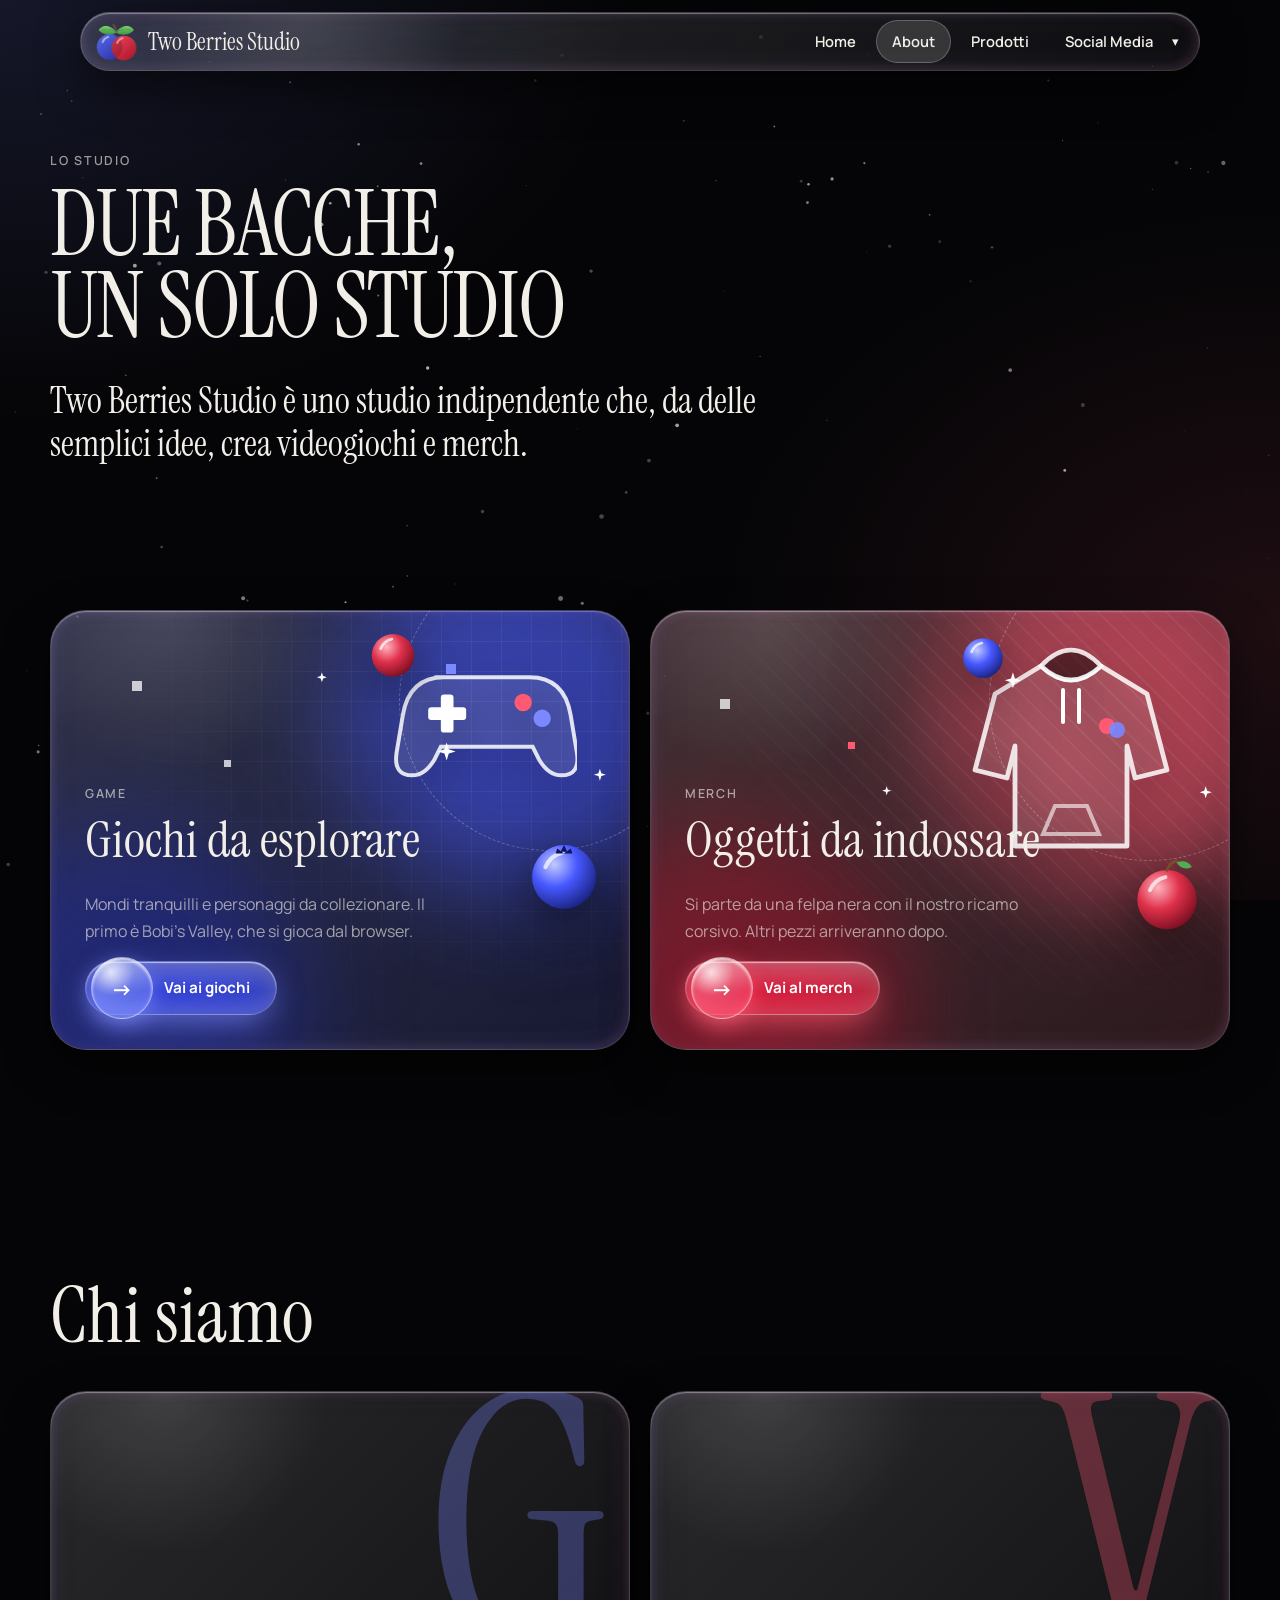
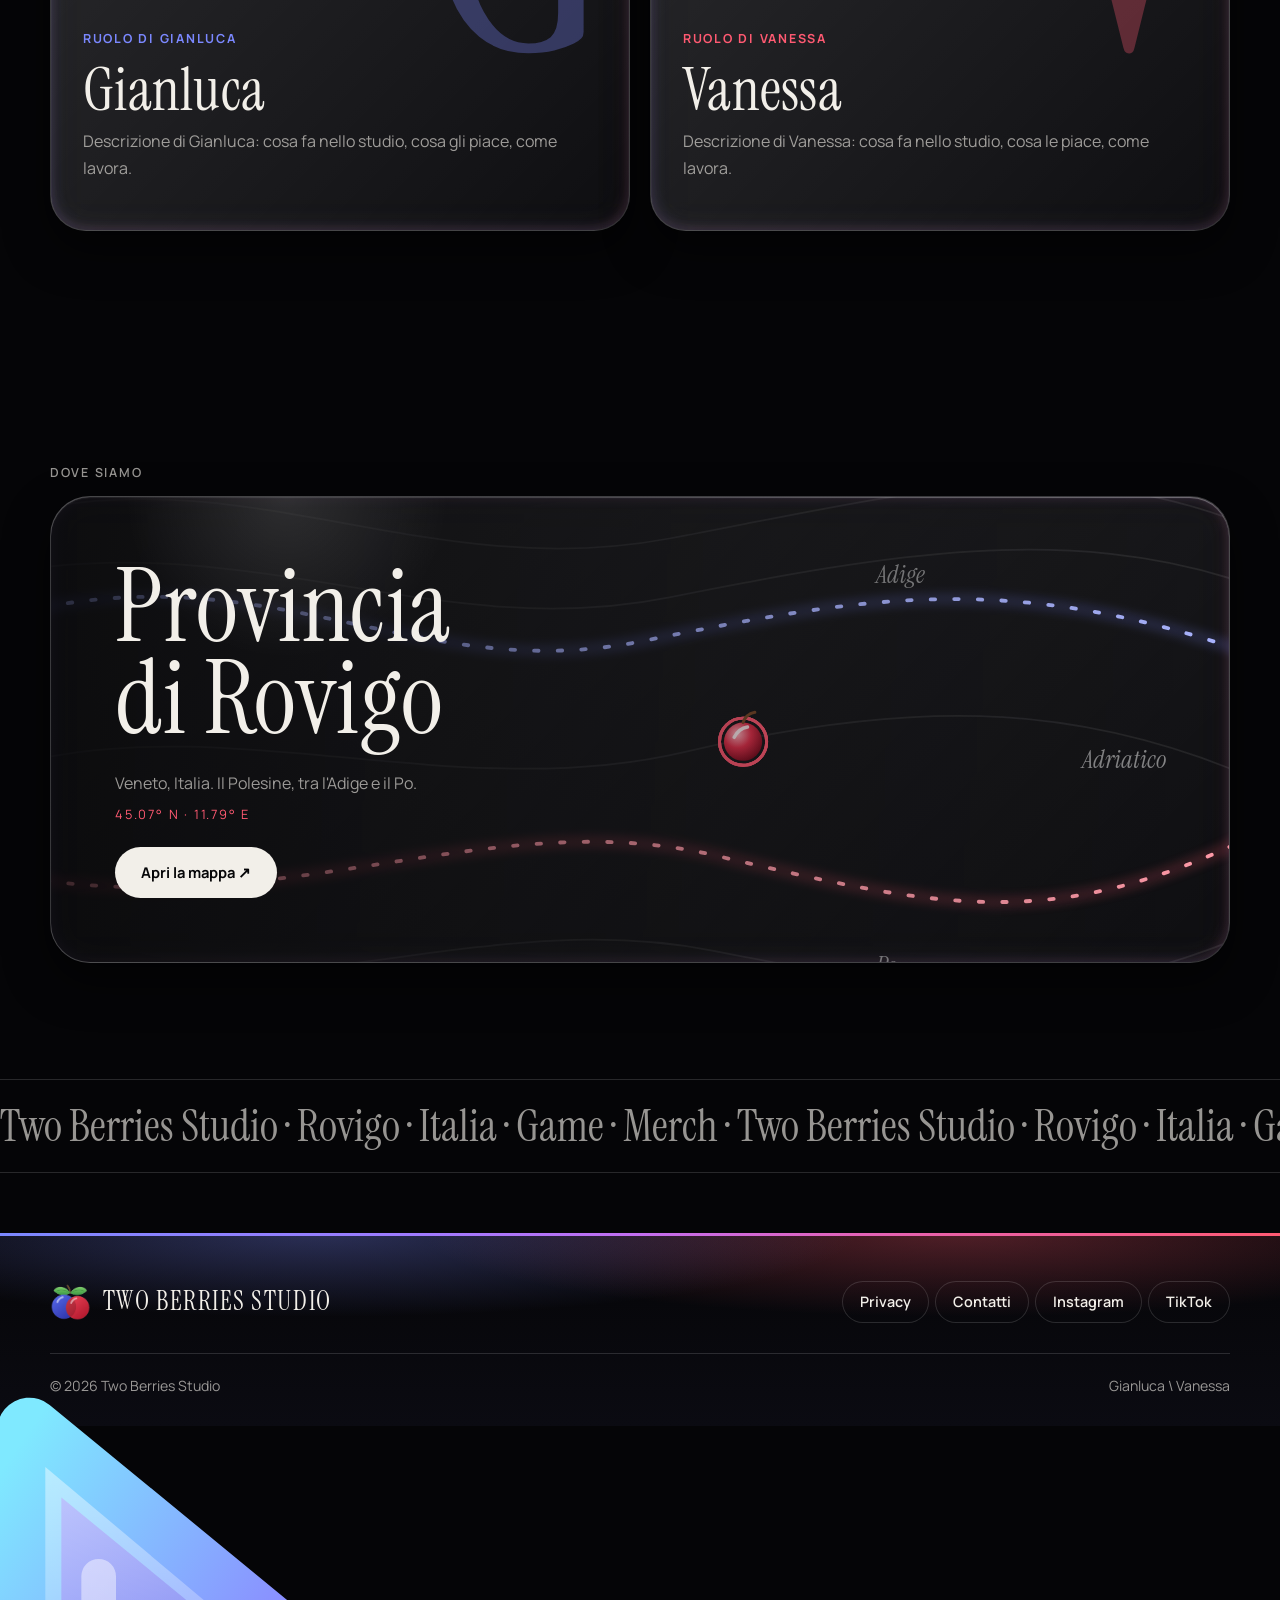
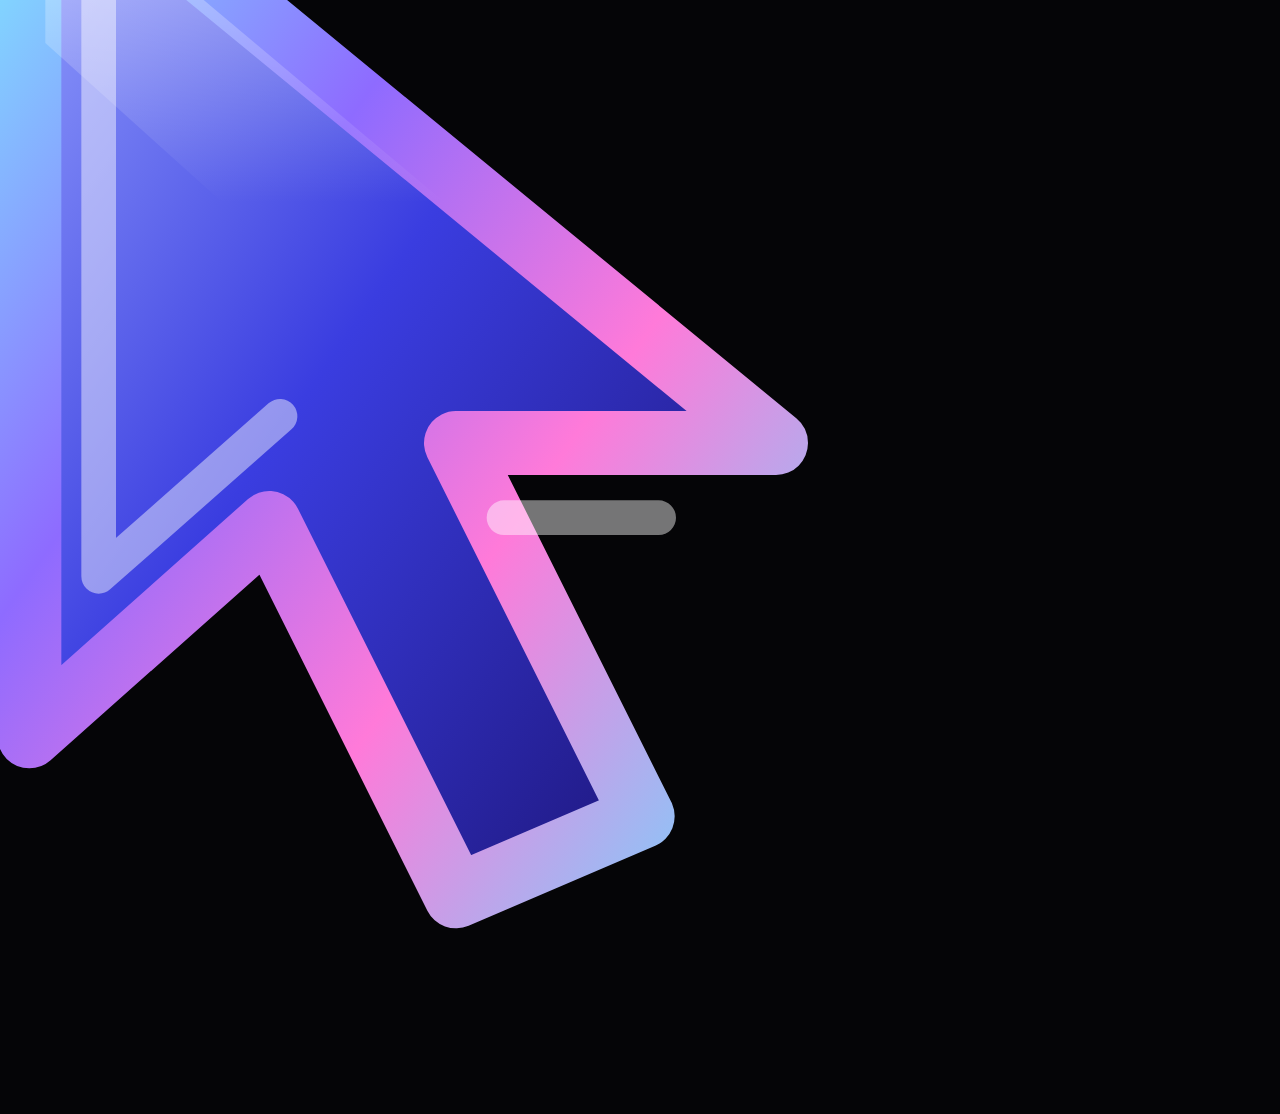
==== about.html @ f77f830a "Add files via upload" ====
<!DOCTYPE html>
<html lang="it"><head><title>About – Two Berries Studio</title><meta charset="UTF-8"><meta name="viewport" content="width=device-width, initial-scale=1, viewport-fit=cover"><meta name="theme-color" content="#050507"><link rel="icon" href="logo-bacche.png">
<link rel="preconnect" href="https://fonts.googleapis.com"><link rel="preconnect" href="https://fonts.gstatic.com" crossorigin>
<link href="https://fonts.googleapis.com/css2?family=Instrument+Serif&family=Manrope:wght@400;600;700&family=Pinyon+Script&display=swap" rel="stylesheet">
<link rel="stylesheet" href="styleTwoBerriesStudio.css"><script src="scriptTwoBerriesStudio.js" defer></script></head>
<body data-page="about" data-polvere><main class="page" id="contenuto">
<section class="section container" style="padding-top:20px">
  <p class="piccolo">Lo studio</p>
  <h1 class="pagetit ridotto">Due bacche,<br>un solo studio</h1>
  <p class="scrub ridotto">Two Berries Studio è uno studio indipendente che, da delle semplici idee, crea videogiochi e merch.</p>
</section>
<section class="section container" style="padding-top:0" aria-labelledby="cosa"><h2 id="cosa" class="sr-only">Cosa facciamo</h2>
  <svg width="0" height="0" style="position:absolute" aria-hidden="true"><defs>
    <radialGradient id="gb" cx=".35" cy=".3" r=".8"><stop offset="0" stop-color="#c3cbff"/><stop offset=".45" stop-color="#4658ff"/><stop offset="1" stop-color="#141c70"/></radialGradient>
    <radialGradient id="gr" cx=".35" cy=".3" r=".8"><stop offset="0" stop-color="#ffb3be"/><stop offset=".45" stop-color="#e0314b"/><stop offset="1" stop-color="#6e0a1b"/></radialGradient></defs></svg>
  <div class="cosa2">
    <article class="cartello glass cb"><div class="fx" aria-hidden="true">
      <i class="blob b1"></i><i class="blob b2"></i><i class="griglia"></i><i class="anello" style="width:300px;height:300px;right:-70px;top:-60px"></i>
      <div class="ob" style="right:9%;top:10%;--d:70"><svg width="190" viewBox="0 0 120 80" style="--r:-8deg"><path d="M30 14h60q22 0 26 24l4 24q2 14-10 14-8 0-14-10l-4-8H34l-4 8q-6 10-14 10-12 0-10-14l4-24q4-24 26-24z" fill="rgba(255,255,255,.1)" stroke="rgba(255,255,255,.85)" stroke-width="2.5"/><rect x="26" y="33" width="24" height="8" rx="2" fill="#fff"/><rect x="34" y="25" width="8" height="24" rx="2" fill="#fff"/><circle cx="86" cy="30" r="5.5" fill="#ff5a72"/><circle cx="98" cy="40" r="5.5" fill="#7b88ff"/></svg></div>
      <div class="ob" style="right:4%;top:50%;--d:-50"><svg width="84" viewBox="0 0 100 100" style="animation-delay:-2s"><circle cx="50" cy="56" r="38" fill="url(#gb)"/><path d="M28 44q6-14 20-17" stroke="rgba(255,255,255,.7)" stroke-width="5" stroke-linecap="round" fill="none"/><path d="M50 18l4 8h-8z M42 22l8 6-10 0z M58 22l-8 6 10 0z" fill="#10155a"/></svg></div>
      <div class="ob" style="right:36%;top:3%;--d:40"><svg width="56" viewBox="0 0 100 100" style="animation-delay:-4s"><circle cx="50" cy="56" r="38" fill="url(#gr)"/><path d="M28 44q6-14 20-17" stroke="rgba(255,255,255,.7)" stroke-width="5" stroke-linecap="round" fill="none"/></svg></div>
      <i class="px" style="left:14%;top:16%"></i><i class="px" style="left:30%;top:34%;animation-delay:-2s;width:7px;height:7px"></i><i class="px" style="right:30%;top:12%;animation-delay:-3s;background:#7b88ff"></i>
      <span class="stella" style="right:30%;top:30%;--s:18px"></span><span class="stella" style="right:4%;top:36%;--s:12px;--dl:1s"></span><span class="stella" style="left:46%;top:14%;--s:10px;--dl:2s"></span>
    </div><p class="piccolo">Game</p><h3>Giochi da esplorare</h3><p>Mondi tranquilli e personaggi da collezionare. Il primo è Bobi's Valley, che si gioca dal browser.</p><div><a class="btn" href="prodotti.html#game">Vai ai giochi</a></div></article>
    <article class="cartello glass cr"><div class="fx" aria-hidden="true">
      <i class="blob b1"></i><i class="blob b2"></i><i class="cuciture"></i><i class="anello" style="width:320px;height:320px;right:-80px;top:-70px;animation-direction:reverse"></i>
      <div class="ob" style="right:10%;top:8%;--d:60"><svg width="200" viewBox="0 0 100 110" style="--r:5deg;animation-duration:7s"><path d="M35 10Q50 24 65 10L88 24l10 38-16 4-4-16v50H22V50l-4 16L2 62l10-38z" fill="rgba(255,255,255,.1)" stroke="rgba(255,255,255,.85)" stroke-width="2.4" stroke-linejoin="round"/><path d="M35 10Q50-6 65 10Q50 24 35 10z" fill="rgba(0,0,0,.45)" stroke="rgba(255,255,255,.85)" stroke-width="2.2"/><path d="M42 80l-6 14h28l-6-14z" fill="none" stroke="rgba(255,255,255,.6)" stroke-width="2"/><path d="M46 22v16M54 22v16" stroke="#fff" stroke-width="2" stroke-linecap="round"/><circle cx="68" cy="40" r="4" fill="#ff5a72"/><circle cx="73" cy="42" r="4" fill="#7b88ff" opacity=".9"/></svg></div>
      <div class="ob" style="right:4%;top:56%;--d:-46"><svg width="78" viewBox="0 0 100 100" style="animation-delay:-3s"><circle cx="50" cy="56" r="38" fill="url(#gr)"/><path d="M28 44q6-14 20-17" stroke="rgba(255,255,255,.7)" stroke-width="5" stroke-linecap="round" fill="none"/><path d="M50 18q4-10 12-12" stroke="#7a4a2a" stroke-width="4" stroke-linecap="round" fill="none"/><path d="M62 8q14-4 20 6-12 6-20-6z" fill="#4fae55"/></svg></div>
      <div class="ob" style="right:38%;top:4%;--d:36"><svg width="52" viewBox="0 0 100 100" style="animation-delay:-1s"><circle cx="50" cy="56" r="38" fill="url(#gb)"/><path d="M28 44q6-14 20-17" stroke="rgba(255,255,255,.7)" stroke-width="5" stroke-linecap="round" fill="none"/></svg></div>
      <i class="px" style="left:12%;top:20%"></i><i class="px" style="left:34%;top:30%;animation-delay:-2s;width:7px;height:7px;background:#ff5a72"></i>
      <span class="stella" style="right:36%;top:14%;--s:16px"></span><span class="stella" style="right:3%;top:40%;--s:12px;--dl:1.2s"></span><span class="stella" style="left:40%;top:40%;--s:9px;--dl:2.2s"></span>
    </div><p class="piccolo">Merch</p><h3>Oggetti da indossare</h3><p>Si parte da una felpa nera con il nostro ricamo corsivo. Altri pezzi arriveranno dopo.</p><div><a class="btn rosso-b" href="prodotti.html#merch">Vai al merch</a></div></article>
  </div></section>
<section class="section container" aria-labelledby="chi"><h2 id="chi">Chi siamo</h2>
  <div class="duo">
    <article class="persona glass g"><span class="iniz" aria-hidden="true">G</span><p class="ruolo blu">Ruolo di Gianluca</p><h3>Gianluca</h3><p>Descrizione di Gianluca: cosa fa nello studio, cosa gli piace, come lavora.</p></article>
    <article class="persona glass v"><span class="iniz" aria-hidden="true">V</span><p class="ruolo rosso">Ruolo di Vanessa</p><h3>Vanessa</h3><p>Descrizione di Vanessa: cosa fa nello studio, cosa le piace, come lavora.</p></article>
  </div></section>
<section class="section container" aria-labelledby="dove"><p class="piccolo">Dove siamo</p>
  <div class="dove2 glass">
    <svg class="mappa" viewBox="0 0 800 420" preserveAspectRatio="xMidYMid slice" aria-hidden="true">
      <g fill="none" stroke="rgba(255,255,255,.08)" stroke-width="1.2"><path d="M-10 60C140 30 260 110 420 80S680 20 810 70"/><path d="M-10 100C150 80 270 150 420 120S690 70 810 110"/><path d="M-10 230C130 200 280 260 430 225S690 190 810 240"/><path d="M-10 370C170 400 300 330 450 360S690 400 810 350"/><path d="M-10 400C170 430 310 370 460 395S700 430 810 385"/></g>
      <path class="fiume-b" d="M-20 130C150 90 250 180 400 150S650 100 820 160"/><path class="fiume f1" d="M-20 130C150 90 250 180 400 150S650 100 820 160"/>
      <path class="fiume-b r" d="M-20 310C160 340 300 260 450 295S680 350 820 280"/><path class="fiume f2" d="M-20 310C160 340 300 260 450 295S680 350 820 280"/>
      <text x="560" y="110" class="et">Adige</text><text x="560" y="376" class="et">Po</text><text x="700" y="236" class="et">Adriatico</text>
      <g transform="translate(470 218)"><circle class="onda" r="16"/><circle class="onda" r="16" style="animation-delay:1.1s"/><circle class="onda" r="16" style="animation-delay:2.2s"/>
        <circle r="13" fill="url(#gr)"/><path d="M-6-3q3-6 9-7" stroke="rgba(255,255,255,.8)" stroke-width="2.4" stroke-linecap="round" fill="none"/><path d="M0-13q2-6 8-7" stroke="#7a4a2a" stroke-width="2" stroke-linecap="round" fill="none"/></g>
    </svg>
    <div class="dove-testo"><h2 id="dove">Provincia<br>di Rovigo</h2><p>Veneto, Italia. Il Polesine, tra l'Adige e il Po.</p><p class="coord">45.07° N · 11.79° E</p>
      <a class="btn-semplice" href="https://www.google.com/maps/search/Provincia+di+Rovigo" target="_blank" rel="noopener">Apri la mappa ↗</a></div>
  </div></section>
<div class="marq" aria-hidden="true"><div>Two Berries Studio · Rovigo · Italia · Game · Merch · Two Berries Studio · Rovigo · Italia · Game · Merch · Two Berries Studio · Rovigo · Italia · Game · Merch · Two Berries Studio · Rovigo · Italia · Game · Merch · </div></div>
</main></body></html>
---- styleTwoBerriesStudio.css ----
/* Two Berries Studio – foglio di stile (tema scuro editoriale)
   1 Base · 2 Navbar liquid glass · 3 Home · 4 About e Social · 5 Prodotti · 6 Footer · 7 Responsive */
:root{--nero:#050507;--testo:#f2efe9;--muto:rgba(242,239,233,.62);--linea:rgba(255,255,255,.14);--blu:#7b88ff;--rosso:#ff5a72;
--serif:"Instrument Serif","Times New Roman",serif;--ui:"Manrope","Segoe UI",Arial,sans-serif;--script:"Pinyon Script","Snell Roundhand",cursive;--ease:cubic-bezier(.2,.8,.2,1)}
*,*::before,*::after{box-sizing:border-box}
html{scroll-behavior:smooth;scroll-padding-top:100px;background:var(--nero)}
body{margin:0;font:400 1rem/1.7 var(--ui);color:var(--testo);-webkit-font-smoothing:antialiased;
background:radial-gradient(900px 600px at 0 0,rgba(123,136,255,.14),transparent 70%),radial-gradient(800px 600px at 100% 70%,rgba(255,90,114,.1),transparent 70%),var(--nero);background-attachment:fixed}
h1,h2,h3{font-family:var(--serif);font-weight:400;line-height:.95;margin:0 0 .5em;letter-spacing:.005em}
h2{font-size:clamp(2.4rem,6vw,5rem)}h3{font-size:clamp(1.8rem,3vw,2.6rem)}
p{margin:0 0 1em;max-width:58ch;color:var(--muto)}a{color:inherit}
.sr-only{position:absolute;width:1px;height:1px;overflow:hidden;clip:rect(0 0 0 0)}
:focus-visible{outline:2px solid var(--blu);outline-offset:3px;border-radius:8px}
.blu{color:var(--blu)}.rosso{color:var(--rosso)}
.container{width:min(1180px,calc(100% - 32px));margin:0 auto}
.section{padding:clamp(56px,9vw,120px) 0}
.page{padding-top:130px}
.pagetit{font:400 clamp(3.6rem,12vw,11rem)/.88 var(--serif);letter-spacing:-.02em;margin:0 0 .35em;text-transform:uppercase}
.piccolo{font-size:.78rem;letter-spacing:.14em;text-transform:uppercase;color:var(--muto);font-weight:600}

/* 2 NAVBAR – vetro liquido scuro */
.glass{position:relative;isolation:isolate;background:linear-gradient(135deg,rgba(255,255,255,.15),rgba(255,255,255,.04));
-webkit-backdrop-filter:blur(22px) saturate(180%);backdrop-filter:blur(22px) saturate(180%);border:1px solid rgba(255,255,255,.17);
box-shadow:inset 0 1px 1px rgba(255,255,255,.38),inset 0 -12px 20px rgba(255,255,255,.03),inset 3px 0 14px rgba(123,136,255,.14),inset -3px 0 14px rgba(255,90,114,.11),0 18px 44px rgba(0,0,0,.55)}
.glass::after{content:"";position:absolute;inset:0;border-radius:inherit;z-index:-1;pointer-events:none;background:radial-gradient(260px circle at var(--mx,20%) var(--my,0),rgba(255,255,255,.2),transparent 62%);opacity:.6;transition:opacity .3s}
.glass:hover::after{opacity:1}
.site-header{position:fixed;top:12px;left:50%;z-index:50;width:min(1120px,calc(100% - 24px));transform:translateX(-50%);border-radius:999px}
.header-inner{padding:7px 10px 7px 14px;display:flex;align-items:center;justify-content:space-between;gap:14px}
.brand{display:inline-flex;align-items:center;gap:10px;text-decoration:none;font:500 1.5rem var(--serif)}
.brand img{height:40px;width:auto;transition:transform .5s var(--ease)}
.brand:hover img{transform:rotate(-14deg) scale(1.12)}
.navbar{display:flex;gap:4px;align-items:center}
.navbar a{text-decoration:none;font-weight:600;font-size:.92rem;padding:9px 16px;border-radius:999px;white-space:nowrap;transition:background .3s,color .3s,transform .3s var(--ease)}
.navbar a:hover{background:var(--testo);color:var(--nero);transform:translateY(-2px)}
.navbar a[aria-current=page]{background:rgba(255,255,255,.14);box-shadow:inset 0 0 0 1px rgba(255,255,255,.22)}
.navbar a[aria-current=page]:hover{background:var(--testo)}
.has-sub{position:relative;display:flex;align-items:center}
.sub-toggle{border:0;background:none;cursor:pointer;width:28px;height:28px;margin-left:-8px;border-radius:50%;color:var(--testo);transition:transform .3s var(--ease)}
.has-sub.open .sub-toggle{transform:rotate(180deg)}
.submenu{position:absolute;top:calc(100% + 14px);right:0;min-width:190px;list-style:none;margin:0;padding:8px;border-radius:24px;opacity:0;visibility:hidden;transform:translateY(-8px) scale(.97);transform-origin:top right;transition:opacity .25s,transform .35s var(--ease),visibility .25s}
.has-sub:hover .submenu,.has-sub:focus-within .submenu,.has-sub.open .submenu{opacity:1;visibility:visible;transform:none}
.submenu a{display:block;border-radius:16px}
.nav-toggle{display:none;border:0;background:rgba(255,255,255,.12);width:44px;height:44px;border-radius:50%;cursor:pointer;flex-direction:column;gap:5px;align-items:center;justify-content:center}
.nav-toggle span{width:18px;height:2px;background:var(--testo);border-radius:2px}

/* 3 HOME – titolo serif gigante, bacche 3D davanti, animazione legata allo scroll */
.hero-wrap{position:relative;height:175vh;--p:0}
.hero{position:sticky;top:0;height:100svh;overflow:hidden}
.titolo{position:absolute;inset:0;margin:0;font:400 var(--fs,15vw)/.84 var(--serif);letter-spacing:-.01em;white-space:nowrap;text-align:center}
.riga{position:absolute;display:block}
.r1{left:50%;top:50%;transform:translate(calc(-50% + var(--p)*-45vw),-90%)}
.r2{left:50%;top:50%;transform:translate(calc(-50% + var(--p)*45vw),-6%);opacity:calc(1 - var(--p)*1.1)}
.r1{opacity:calc(1 - var(--p)*1.1)}
.l{display:inline-block;animation:sale 1.4s var(--ease) both;animation-delay:calc(var(--i)*60ms + .3s)}
.l i{display:inline-block;font-style:normal;will-change:transform}
@keyframes sale{from{transform:translateY(40%);opacity:0;filter:blur(16px)}to{transform:none;opacity:1;filter:none}}
#hero3d{position:absolute;inset:0;width:100%;height:100%;z-index:2;pointer-events:none}
.angolo{position:absolute;bottom:clamp(20px,4vh,40px);z-index:3;margin:0;max-width:30ch;font-size:.82rem;line-height:1.5;text-transform:uppercase;letter-spacing:.1em;color:var(--testo);opacity:calc(1 - var(--p)*3)}
.angolo.sx{left:clamp(16px,3vw,48px)}.angolo.dx{right:clamp(16px,3vw,48px);text-align:right;color:var(--muto)}
.angolo a{display:inline-block;margin-top:14px;text-decoration:none;border-bottom:1px solid currentColor;padding-bottom:2px;font-weight:600}
.punti{position:relative;background:var(--nero)}
.scrub{font:300 clamp(2rem,5.4vw,4.6rem)/1.08 var(--serif);max-width:20em;margin:0 0 .8em}
.scrub .wd{color:rgba(242,239,233,.18);transition:color .5s}.scrub .wd.on{color:var(--testo)}
.vai{display:flex;gap:12px;flex-wrap:wrap}
/* Pulsanti liquid glass: pillola di vetro con alone colorato e "lente" che scorre */
.btn{--c:123,136,255;--g:.8;position:relative;display:inline-flex;align-items:center;min-height:54px;padding:0 26px 0 78px;border-radius:999px;text-decoration:none;font-weight:700;font-size:.95rem;color:#fff;cursor:pointer;
border:1px solid rgba(255,255,255,.28);background-color:rgba(var(--c),.2);background-image:linear-gradient(180deg,rgba(255,255,255,.22),rgba(255,255,255,0) 55%);
-webkit-backdrop-filter:blur(14px) saturate(190%);backdrop-filter:blur(14px) saturate(190%);
box-shadow:inset 0 1px 1px rgba(255,255,255,.6),inset 0 -10px 18px rgba(var(--c),calc(var(--g)*.55)),0 12px 34px -8px rgba(var(--c),var(--g));
transition:padding .6s var(--ease),box-shadow .5s,background-color .5s,transform .4s var(--ease)}
.btn.rosso-b{--c:255,90,114}
.btn.fant{--c:255,255,255;--g:.3}
.btn::before,.btn::after{position:absolute;left:5px;top:50%;width:62px;transition:left .6s var(--ease),transform .4s var(--ease),box-shadow .5s}
.btn::before{content:"";height:62px;margin-top:-31px;border-radius:50%;border:1px solid rgba(255,255,255,.5);
background:radial-gradient(circle at 32% 24%,rgba(255,255,255,.8),rgba(255,255,255,.14) 38%,rgba(255,255,255,.03) 72%),rgba(var(--c),.16);
-webkit-backdrop-filter:blur(6px) saturate(200%);backdrop-filter:blur(6px) saturate(200%);
box-shadow:inset 0 2px 3px rgba(255,255,255,.75),inset 0 -8px 14px rgba(var(--c),calc(var(--g)*.7)),0 6px 20px rgba(var(--c),calc(var(--g)*.8))}
.btn::after{content:"→";margin-top:-.62em;line-height:1.25;text-align:center;font-size:1.35rem}
.btn:hover,.btn:focus-visible,.social-card:hover .btn{--g:1;padding:0 78px 0 26px}
.btn.fant:hover,.btn.fant:focus-visible{--c:255,90,114}
.btn:hover::before,.btn:hover::after,.btn:focus-visible::before,.btn:focus-visible::after,.social-card:hover .btn::before,.social-card:hover .btn::after{left:calc(100% - 67px)}
.btn:active::before{transform:scale(.88)}

/* 4 ABOUT e SOCIAL */
.cosa{display:grid;grid-template-columns:1fr 1fr;border-top:1px solid var(--linea)}
.cosa article{padding:34px 28px 40px 0;border-bottom:1px solid var(--linea)}
.cosa article+article{padding-left:28px;border-left:1px solid var(--linea)}
.cosa h3{margin-bottom:.3em}
.cosa a{font-weight:700;font-size:.9rem;text-decoration:none;border-bottom:1px solid currentColor}
.duo{display:grid;grid-template-columns:1fr 1fr;gap:20px}
.persona{border-radius:36px;padding:32px;min-height:440px;display:flex;flex-direction:column;justify-content:flex-end;overflow:hidden;transition:transform .6s var(--ease)}
.persona:hover{transform:translateY(-8px)}
.persona h3{font-size:clamp(2.4rem,4.6vw,3.8rem);margin-bottom:.15em}
.ruolo{font-size:.78rem;letter-spacing:.14em;text-transform:uppercase;font-weight:700;margin-bottom:14px}
.marq{overflow:hidden;border-block:1px solid var(--linea);padding:18px 0;white-space:nowrap}
.marq div{display:inline-block;animation:scorri 40s linear infinite;font:300 clamp(1.6rem,3.4vw,2.8rem) var(--serif);color:var(--muto)}
@keyframes scorri{to{transform:translateX(-50%)}}
.social-grid{display:grid;grid-template-columns:1fr 1fr;gap:20px;margin-top:40px}


.ridotto.pagetit{font-size:clamp(2.6rem,7vw,6rem);line-height:.92}
.scrub.ridotto{font-size:clamp(1.4rem,2.8vw,2.3rem);line-height:1.2}
.cosa2{display:grid;grid-template-columns:1fr 1fr;gap:20px}
.cartello{display:flex;flex-direction:column;justify-content:flex-end;min-height:440px;padding:34px;border-radius:36px;overflow:hidden;
transform:perspective(1000px) rotateX(calc(var(--ry,0)*1deg)) rotateY(calc(var(--rx,0)*1deg));transition:transform .5s var(--ease)}
.cartello.cb{background-color:rgba(70,88,255,.14)}.cartello.cr{background-color:rgba(255,90,114,.12)}
.cartello>:not(.fx){position:relative}.cartello h3{font-size:clamp(2.2rem,4vw,3.4rem)}.cartello p:not(.piccolo){max-width:34ch}
.fx{position:absolute;inset:0;z-index:-1;pointer-events:none}
.fx i{position:absolute;display:block}
.blob{width:62%;aspect-ratio:1;border-radius:50%;filter:blur(54px);opacity:.55;animation:aurora 10s ease-in-out infinite}
.cb .b1{right:-12%;top:-18%;background:#4658ff}.cb .b2{left:-18%;bottom:-30%;background:#1f2a9c;animation-delay:-5s}
.cr .b1{right:-12%;top:-18%;background:#ff5a72}.cr .b2{left:-18%;bottom:-30%;background:#a3122a;animation-delay:-5s}
.griglia,.cuciture{inset:0}
.griglia{background:linear-gradient(rgba(255,255,255,.07) 1px,transparent 1px),linear-gradient(90deg,rgba(255,255,255,.07) 1px,transparent 1px);background-size:30px 30px;-webkit-mask-image:radial-gradient(70% 70% at 75% 25%,#000,transparent);mask-image:radial-gradient(70% 70% at 75% 25%,#000,transparent)}
.cuciture{background:repeating-linear-gradient(45deg,rgba(255,255,255,.07) 0 2px,transparent 2px 16px);-webkit-mask-image:radial-gradient(70% 70% at 75% 25%,#000,transparent);mask-image:radial-gradient(70% 70% at 75% 25%,#000,transparent)}
.anello{border-radius:50%;border:1.5px dashed rgba(255,255,255,.3);animation:gira 40s linear infinite}
.ob{position:absolute;transform:translate(calc(var(--px,0)*var(--d,0)*1px),calc(var(--py,0)*var(--d,0)*1px));transition:transform .5s var(--ease)}
.ob svg{display:block;filter:drop-shadow(0 14px 22px rgba(0,0,0,.45));animation:flota 6s ease-in-out infinite}
.px{width:10px;height:10px;background:rgba(255,255,255,.75);animation:flota 5s ease-in-out infinite}
.stella{position:absolute;width:var(--s,14px);height:var(--s,14px);background:#fff;clip-path:polygon(50% 0,62% 38%,100% 50%,62% 62%,50% 100%,38% 62%,0 50%,38% 38%);animation:brilla 3s ease-in-out infinite;animation-delay:var(--dl,0s)}
@keyframes flota{0%,100%{transform:translateY(0) rotate(var(--r,0deg))}50%{transform:translateY(-14px) rotate(calc(var(--r,0deg) + 4deg))}}
@keyframes gira{to{transform:rotate(360deg)}}
@keyframes brilla{0%,100%{opacity:.15;transform:scale(.5)}50%{opacity:1;transform:scale(1)}}
@keyframes aurora{0%,100%{transform:translate(0,0) scale(1)}50%{transform:translate(8%,10%) scale(1.2)}}
/* 5 PRODOTTI */
.lista{list-style:none;margin:0;padding:0;border-top:1px solid var(--linea)}
.lista a{position:relative;display:flex;align-items:center;gap:20px;padding:clamp(18px,3.4vw,36px) clamp(8px,2vw,24px);text-decoration:none;border-bottom:1px solid var(--linea);
background:linear-gradient(90deg,var(--c) 0 0) no-repeat 0 100%/0 100%;transition:background-size .6s var(--ease),color .4s}
.lista a:hover,.lista a:focus-visible{background-size:100% 100%;color:var(--nero)}
.lista .n{font:300 clamp(3.4rem,12vw,10rem)/.9 var(--serif);text-transform:uppercase;letter-spacing:-.01em;transition:transform .6s var(--ease)}
.lista a:hover .n{transform:translateX(3vw)}
.lista .d{flex:1;opacity:.8;font-size:.95rem}
.lista .fr{width:60px;height:60px;border-radius:50%;display:grid;place-items:center;font-size:1.5rem;border:1px solid currentColor;transition:transform .6s var(--ease)}
.lista a:hover .fr{transform:rotate(360deg) scale(1.1)}
.gioco{display:grid;grid-template-columns:1fr 1fr;gap:34px;align-items:center;padding:34px;border-radius:40px}
.gioco img{width:100%;height:auto;border-radius:24px;background:rgba(255,255,255,.06)}
.tags{display:flex;gap:8px;flex-wrap:wrap;list-style:none;padding:0;margin:0 0 24px}
.tags li{padding:5px 14px;border-radius:999px;background:rgba(255,255,255,.1);font-weight:600;font-size:.82rem}
.car{position:relative}
.car-track{display:flex;gap:20px;overflow-x:auto;scroll-snap-type:x mandatory;scrollbar-width:none;padding:8px 2px 24px;cursor:grab;-webkit-overflow-scrolling:touch}
.car-track::-webkit-scrollbar{display:none}.car-track.drag{cursor:grabbing}
.slide{flex:0 0 88%;scroll-snap-align:center;transition:transform .6s var(--ease),opacity .6s}
.slide:not(.act){transform:scale(.94);opacity:.55}
.presto{flex-basis:52%;display:grid;place-items:center;text-align:center;border-radius:40px;border:1px dashed rgba(255,255,255,.28);color:var(--muto);padding:30px;font:400 clamp(1.6rem,3vw,2.4rem) var(--serif)}
.car-ui{display:flex;align-items:center;justify-content:center;gap:16px}
.car-btn{width:48px;height:48px;border-radius:50%;border:0;cursor:pointer;font-size:1.3rem;color:var(--testo);transition:transform .3s var(--ease),background .3s,color .3s}
.car-btn{background-color:rgba(123,136,255,.22);box-shadow:inset 0 1px 1px rgba(255,255,255,.6),inset 0 -8px 14px rgba(123,136,255,.4),0 8px 24px -6px rgba(123,136,255,.8)}
.car-btn:hover{transform:scale(1.12);background-color:rgba(255,90,114,.3);box-shadow:inset 0 1px 1px rgba(255,255,255,.6),inset 0 -8px 14px rgba(255,90,114,.45),0 8px 24px -6px rgba(255,90,114,.9)}
.dots{display:flex;gap:8px}.dots button{width:9px;height:9px;border-radius:99px;border:0;padding:0;background:rgba(255,255,255,.3);cursor:pointer;transition:width .4s var(--ease),background .3s}
.dots button.act{width:28px;background:var(--testo)}
.merch{display:grid;grid-template-columns:.8fr 1.2fr;gap:36px;align-items:center}
.script{font:400 clamp(3rem,6vw,5rem)/1 var(--script);margin:0 0 .2em;color:var(--testo)}
.bozza{display:inline-block;padding:4px 12px;border-radius:999px;background:rgba(255,90,114,.18);color:var(--rosso);font-weight:700;font-size:.78rem;margin-bottom:18px}
.dett{list-style:none;padding:0;margin:0 0 24px;border-top:1px solid var(--linea)}
.dett li{padding:10px 0;border-bottom:1px solid var(--linea);font-size:.95rem;color:var(--muto)}
.dett b{color:var(--testo);font-weight:600;margin-right:6px}
.vista{position:relative;display:inline-flex;padding:5px;border-radius:999px;border:1px solid rgba(255,255,255,.24);background-color:rgba(123,136,255,.16);
-webkit-backdrop-filter:blur(14px) saturate(190%);backdrop-filter:blur(14px) saturate(190%);box-shadow:inset 0 1px 1px rgba(255,255,255,.55),inset 0 -8px 14px rgba(123,136,255,.3),0 10px 30px -10px rgba(123,136,255,.8);transition:background-color .5s,box-shadow .5s}
.vista::before{content:"";position:absolute;top:3px;bottom:3px;left:3px;width:calc(50% - 3px);border-radius:999px;border:1px solid rgba(255,255,255,.5);
background:radial-gradient(circle at 30% 20%,rgba(255,255,255,.7),rgba(255,255,255,.1) 55%);box-shadow:inset 0 2px 3px rgba(255,255,255,.7),0 6px 18px rgba(123,136,255,.7);transition:transform .6s var(--ease),box-shadow .5s}
.vista:has(button:last-child[aria-pressed=true]){background-color:rgba(255,90,114,.16);box-shadow:inset 0 1px 1px rgba(255,255,255,.55),inset 0 -8px 14px rgba(255,90,114,.3),0 10px 30px -10px rgba(255,90,114,.8)}
.vista:has(button:last-child[aria-pressed=true])::before{transform:translateX(100%);box-shadow:inset 0 2px 3px rgba(255,255,255,.7),0 6px 18px rgba(255,90,114,.7)}
.vista button{position:relative;z-index:1;min-width:104px;font:700 .9rem var(--ui);color:#fff;cursor:pointer;border:0;padding:11px 20px;border-radius:999px;background:none;opacity:.7;transition:opacity .3s}
.vista button[aria-pressed=true],.vista button:hover{opacity:1}
#felpa3d{position:relative;aspect-ratio:4/5;max-height:720px;width:100%;border-radius:44px;cursor:grab;touch-action:pan-y;overflow:hidden;
background:radial-gradient(circle at 50% 38%,rgba(255,255,255,.2),rgba(255,255,255,.03) 62%)}
#felpa3d:active{cursor:grabbing}#felpa3d canvas{display:block;width:100%;height:100%}
.fb{position:absolute;inset:5% 8%;width:84%;height:90%;object-fit:contain}
.hint{position:absolute;left:0;right:0;bottom:16px;text-align:center;font-size:.8rem;letter-spacing:.1em;text-transform:uppercase;opacity:.6;pointer-events:none}

/* 6 FOOTER */
.footer{position:relative;margin-top:60px;padding:48px 0 28px;background:linear-gradient(#050507,#0b0b12)}
.footer::before{content:"";position:absolute;left:0;right:0;top:0;height:3px;background:linear-gradient(90deg,var(--blu),#c76cff,var(--rosso),#c76cff,var(--blu));background-size:200% 100%;animation:fluisce 8s linear infinite}
.footer::after{content:"";position:absolute;left:0;right:0;top:0;height:120px;pointer-events:none;background:radial-gradient(60% 100% at 25% 0,rgba(123,136,255,.32),transparent 70%),radial-gradient(60% 100% at 75% 0,rgba(255,90,114,.3),transparent 70%)}
@keyframes fluisce{to{background-position:200% 0}}
.footer .container{position:relative;z-index:1}
.footer-top{display:flex;justify-content:space-between;align-items:center;gap:20px;flex-wrap:wrap;margin-bottom:30px}
.footer .marchio{text-decoration:none;display:inline-flex;align-items:center;gap:12px;font:400 1.6rem var(--serif);text-transform:uppercase;letter-spacing:.06em}
.footer .marchio img{height:38px}
.footer nav{display:flex;gap:6px;flex-wrap:wrap}
.footer nav a{text-decoration:none;font-weight:600;font-size:.9rem;padding:9px 18px;border-radius:999px;box-shadow:inset 0 0 0 1px var(--linea);transition:background .3s,color .3s,transform .3s var(--ease)}
.footer nav a:hover{background:var(--testo);color:var(--nero);transform:translateY(-3px)}
.footer-row{display:flex;justify-content:space-between;gap:14px;flex-wrap:wrap;border-top:1px solid var(--linea);padding-top:20px;font-size:.88rem;color:var(--muto)}
.footer p{margin:0;max-width:none}

/* 7 RESPONSIVE E ACCESSIBILITÀ */
@media(max-width:860px){
.nav-toggle{display:flex}
.navbar{position:absolute;top:calc(100% + 10px);left:0;right:0;flex-direction:column;align-items:stretch;padding:10px;border-radius:30px;background:rgba(18,18,26,.9);-webkit-backdrop-filter:blur(22px);backdrop-filter:blur(22px);border:1px solid var(--linea);opacity:0;visibility:hidden;transform:translateY(-8px);transition:.3s var(--ease)}
.navbar.open{opacity:1;visibility:visible;transform:none}
.navbar a{display:block}.has-sub{flex-wrap:wrap}.has-sub>a{flex:1}
.submenu{position:static;width:100%;opacity:1;visibility:visible;transform:none;display:none;box-shadow:none;background:none;border:0;padding:0 0 0 12px}
.has-sub.open .submenu{display:block}
.duo,.social-grid,.gioco,.merch,.cosa,.cosa2{grid-template-columns:1fr}
.dove2{min-height:380px}.social-card{min-height:360px}
.cartello{min-height:400px}
.slide{flex-basis:92%}.presto{flex-basis:70%}
.cosa article+article{padding-left:0;border-left:0}
.lista .d{display:none}.lista .fr{margin-left:auto;width:46px;height:46px}
.angolo{font-size:.7rem;max-width:20ch}
}
@media(max-width:420px){.brand-name{display:none}}
@media(prefers-reduced-motion:reduce){*{animation:none!important;transition:none!important;scroll-behavior:auto!important}}

/* ===== Aggiunte: home, About, Game, Social, cursore ===== */
.para{font-size:1.05rem;max-width:52ch;margin:0 0 2.2em}
body[data-polvere] .page{position:relative;z-index:1}
#polvere{position:fixed;inset:0;width:100%;height:100%;z-index:0;pointer-events:none}
/* lettere di vetro */
.persona{--c:123,136,255}.persona.v{--c:255,90,114}
.persona .iniz{position:absolute;top:-.12em;right:.05em;z-index:-1;font:300 clamp(14rem,28vw,24rem)/1 var(--serif);opacity:.9;cursor:default;transition:transform .8s var(--ease),color .5s}
.persona:hover .iniz{transform:scale(1.06) rotate(-3deg)}
.persona.g .iniz{color:rgba(123,136,255,.35)}.persona.v .iniz{color:rgba(255,90,114,.35)}
/* al passaggio del mouse sulla lettera: colore opposto */
.persona.g .iniz:hover{color:rgba(255,90,114,.6)}.persona.v .iniz:hover{color:rgba(123,136,255,.6)}
/* dove siamo: mappa del Polesine */
.dove2{position:relative;isolation:isolate;border-radius:40px;overflow:hidden;min-height:430px;padding:clamp(28px,5vw,64px);display:flex;align-items:flex-end}
.dove2::before{content:"";position:absolute;inset:0;z-index:-1;background:linear-gradient(90deg,rgba(5,5,7,.78),rgba(5,5,7,.25) 62%,transparent)}
.mappa{position:absolute;inset:0;width:100%;height:100%;z-index:-2}
.fiume,.fiume-b{fill:none;stroke-linecap:round}
.fiume-b{stroke:#7b88ff;stroke-width:9;opacity:.16;filter:blur(3px)}.fiume-b.r{stroke:#ff5a72}
.fiume{stroke-width:2.6;stroke-dasharray:3 13;animation:flusso 2.6s linear infinite}
.f1{stroke:#aab4ff}.f2{stroke:#ff9aa8;animation-duration:3.4s}
@keyframes flusso{to{stroke-dashoffset:-32}}
.et{fill:rgba(255,255,255,.5);font:italic 17px "Instrument Serif",serif}
.onda{fill:none;stroke:#ff5a72;stroke-width:2;transform-box:fill-box;transform-origin:center;animation:pulsa 3.3s ease-out infinite}
@keyframes pulsa{from{transform:scale(.5);opacity:.9}to{transform:scale(4.2);opacity:0}}
.dove-testo h2{font:400 clamp(2.8rem,8vw,7rem)/.9 var(--serif);margin:0 0 .25em}
.dove-testo p{margin:0 0 6px}.coord{font-size:.8rem;letter-spacing:.14em;color:var(--rosso)}
.btn-semplice{display:inline-block;margin-top:16px;text-decoration:none;font-weight:700;font-size:.92rem;padding:13px 26px;border-radius:999px;background:var(--testo);color:var(--nero);transition:transform .3s var(--ease),background .3s,color .3s}
.btn-semplice:hover{transform:translateY(-3px) scale(1.03);background:var(--blu);color:#fff}
/* Game */
@property --a{syntax:"<angle>";inherits:false;initial-value:0deg}
.gioco{position:relative;overflow:hidden}
.gioco::before{content:"";position:absolute;inset:0;border-radius:inherit;padding:2px;pointer-events:none;z-index:2;
background:conic-gradient(from var(--a),transparent 0 60%,#7b88ff 76%,#ff5a72 92%,transparent);-webkit-mask:linear-gradient(#000 0 0) content-box,linear-gradient(#000 0 0);-webkit-mask-composite:xor;mask-composite:exclude;animation:giraA 6s linear infinite}
@keyframes giraA{to{--a:360deg}}
.vetrina{position:relative;display:grid;place-items:center;padding:6%;transform:perspective(900px) rotateX(calc(var(--ry,0)*1deg)) rotateY(calc(var(--rx,0)*1deg));transition:transform .5s var(--ease)}
.vetrina img{position:relative;z-index:1;border-radius:24px;animation:flota 7s ease-in-out infinite;filter:drop-shadow(0 22px 30px rgba(0,0,0,.55))}
.alone{position:absolute;inset:10%;border-radius:50%;background:conic-gradient(#4658ff,#ff5a72,#4658ff);filter:blur(46px);opacity:.5;animation:gira 14s linear infinite}
.orbita{position:absolute;inset:-2%;border-radius:50%;border:1px dashed rgba(255,255,255,.25);animation:gira 18s linear infinite;z-index:2;pointer-events:none}
.orbita.o2{inset:8%;animation-duration:26s;animation-direction:reverse}
.orbita b{position:absolute;top:-9px;left:50%;width:18px;height:18px;border-radius:50%;background:radial-gradient(circle at 30% 28%,#fff,#ff5a72 42%,#6e0a1b)}
.orbita.o2 b{background:radial-gradient(circle at 30% 28%,#fff,#7b88ff 42%,#141c70)}
/* Social */
.social-card{position:relative;display:flex;flex-direction:column;justify-content:space-between;gap:34px;text-decoration:none;padding:34px;border-radius:36px;min-height:400px;overflow:hidden;transition:transform .6s var(--ease)}
.social-card:hover{transform:translateY(-8px)}
.social-card.cr{background-color:rgba(255,90,114,.12)}.social-card.tt{background-color:rgba(70,88,255,.14)}
.social-card>:not(.fx){position:relative}
.social-card h3{font:400 clamp(2.8rem,6vw,4.8rem)/.95 var(--serif);margin:0 0 .15em}
.social-card.ig .piccolo{color:var(--rosso)}.social-card.tt .piccolo{color:var(--blu)}
.app-ico{position:relative;width:112px;height:112px;border-radius:32px;display:grid;place-items:center;overflow:hidden;border:1px solid rgba(255,255,255,.35);
box-shadow:inset 0 2px 3px rgba(255,255,255,.6),inset 0 -12px 20px rgba(0,0,0,.25),0 18px 40px -8px var(--g);animation:flota 6s ease-in-out infinite;transition:transform .7s var(--ease)}
.app-ico svg{width:54px;height:54px;position:relative;z-index:1;filter:drop-shadow(0 4px 8px rgba(0,0,0,.35))}
.social-card.ig{--g:rgba(255,90,114,.8)}.social-card.ig .app-ico{background:linear-gradient(135deg,#ff5a72,#c4254a 50%,#6a78ff)}
.social-card.tt{--g:rgba(123,136,255,.8)}.social-card.tt .app-ico{background:linear-gradient(135deg,#1c1d3a,#050507)}
.social-card:hover .app-ico{transform:rotate(-10deg) scale(1.12)}
.lampo{position:absolute;inset:-40%;z-index:0;background:linear-gradient(115deg,transparent 42%,rgba(255,255,255,.55) 50%,transparent 58%);animation:lampo 4.2s ease-in-out infinite}
@keyframes lampo{0%,55%{transform:translateX(-70%)}100%{transform:translateX(70%)}}
.vola{position:absolute;bottom:-30px;font-size:1.5rem;opacity:0;animation:sali 5.5s ease-in infinite}
.social-card.ig .vola{color:var(--rosso)}.social-card.tt .vola{color:var(--blu)}
@keyframes sali{0%{transform:translateY(0) scale(.6) rotate(-10deg);opacity:0}15%{opacity:.8}100%{transform:translateY(-420px) scale(1.2) rotate(14deg);opacity:0}}
.segui{display:inline-flex;align-items:center;gap:16px;align-self:flex-start;padding:8px 8px 8px 24px;border-radius:999px;font-weight:700;font-size:.95rem;border:1px solid rgba(255,255,255,.22);
background:linear-gradient(90deg,var(--k) 0 0) no-repeat 0 0/0 100%,rgba(255,255,255,.06);transition:background-size .6s var(--ease),border-color .4s}
.social-card.ig{--k:var(--rosso)}.social-card.tt{--k:#4658ff}
.segui-go{width:42px;height:42px;border-radius:50%;display:grid;place-items:center;background:var(--testo);color:var(--nero);font-size:1.2rem;transition:transform .6s var(--ease)}
.social-card:hover .segui{background-size:100% 100%;border-color:transparent}.social-card:hover .segui-go{transform:rotate(-45deg) scale(1.1)}
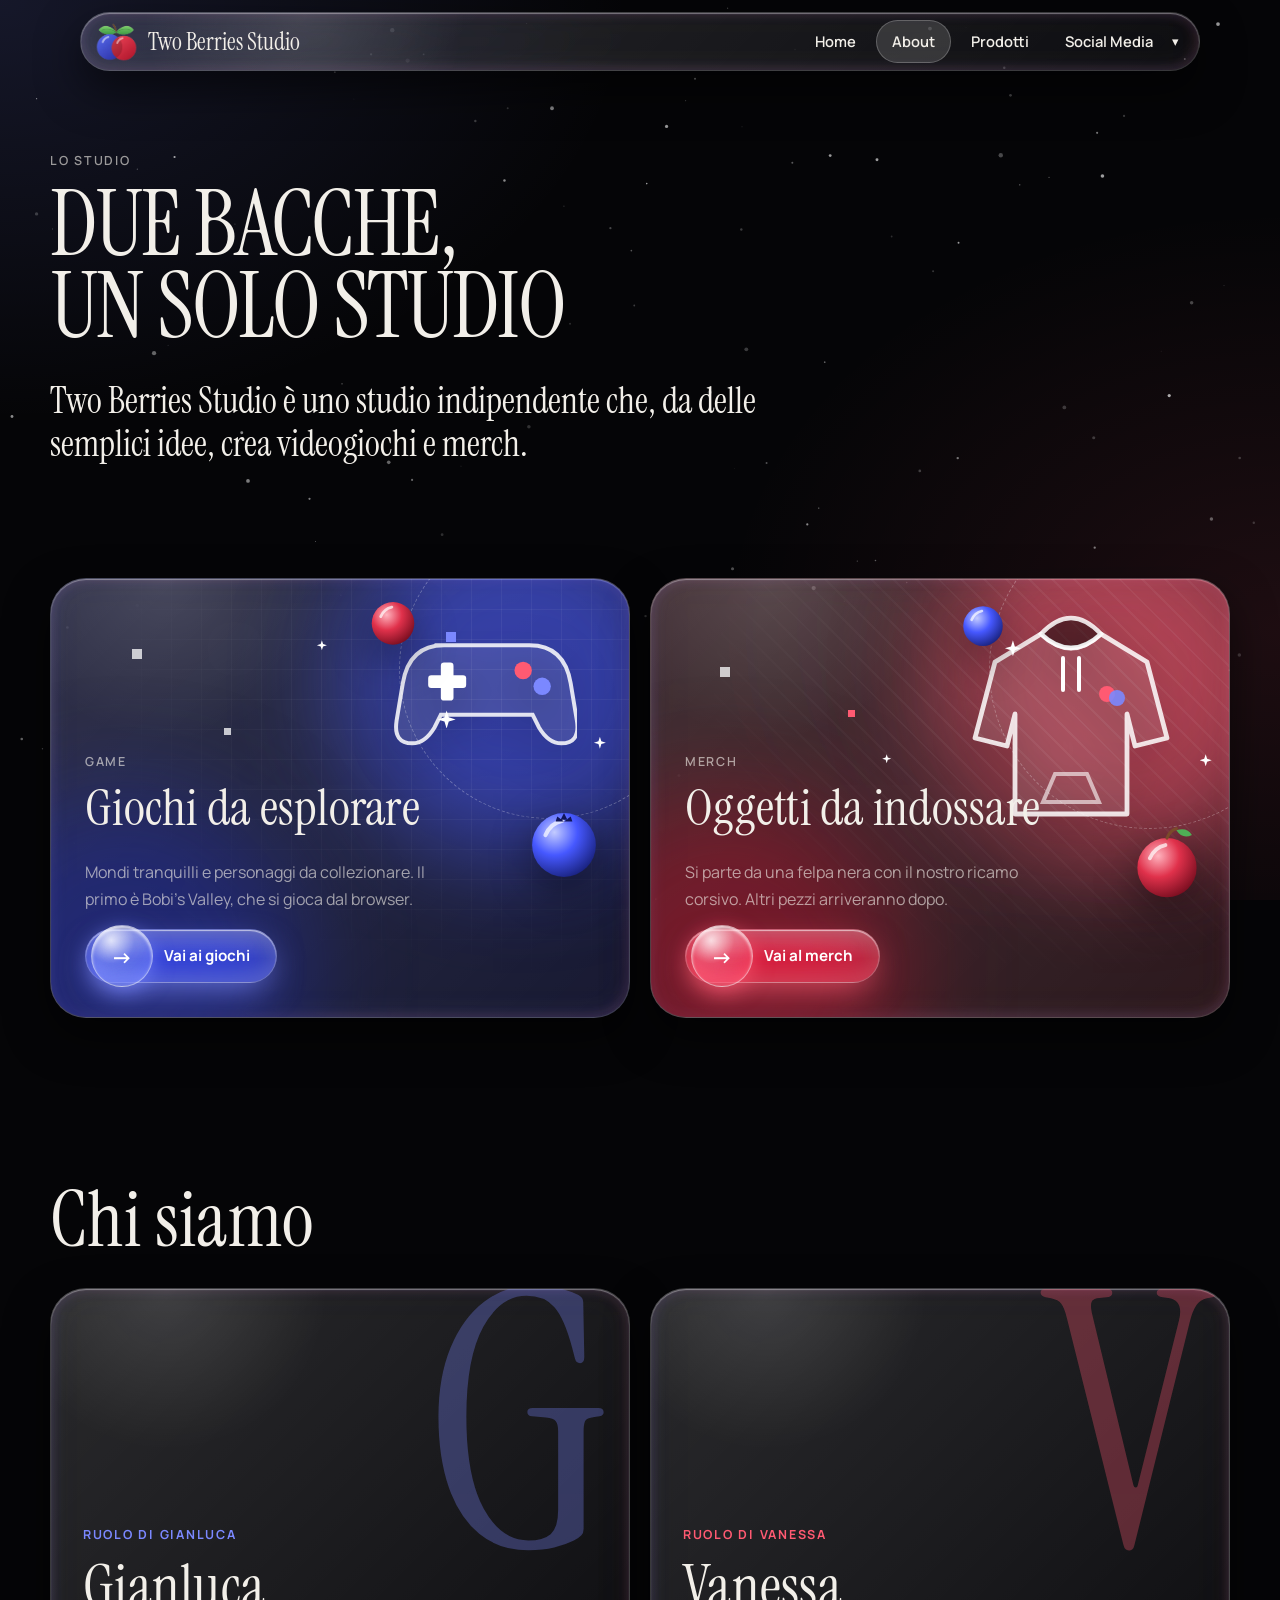
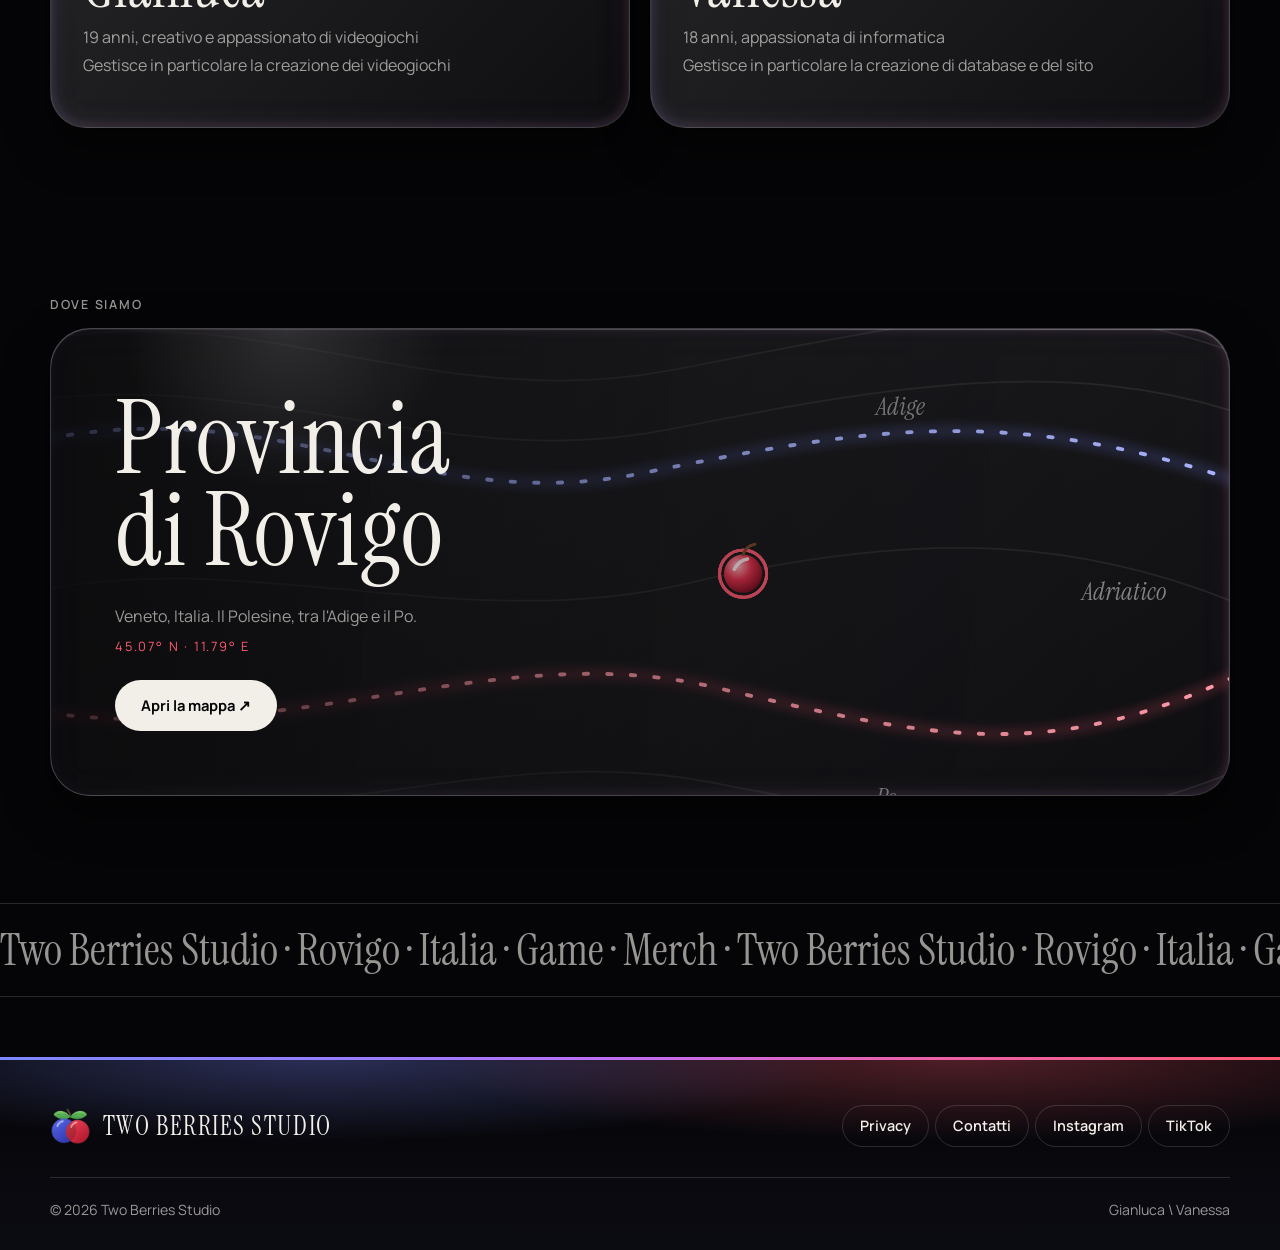
==== commit 8bd27aca: "Update about.html" ====
--- a/about.html
+++ b/about.html
@@ -33,8 +33,8 @@
   </div></section>
 <section class="section container" aria-labelledby="chi"><h2 id="chi">Chi siamo</h2>
   <div class="duo">
-    <article class="persona glass g"><span class="iniz" aria-hidden="true">G</span><p class="ruolo blu">Ruolo di Gianluca</p><h3>Gianluca</h3><p>Descrizione di Gianluca: cosa fa nello studio, cosa gli piace, come lavora.</p></article>
-    <article class="persona glass v"><span class="iniz" aria-hidden="true">V</span><p class="ruolo rosso">Ruolo di Vanessa</p><h3>Vanessa</h3><p>Descrizione di Vanessa: cosa fa nello studio, cosa le piace, come lavora.</p></article>
+    <article class="persona glass g"><span class="iniz" aria-hidden="true">G</span><p class="ruolo blu">Ruolo di Gianluca</p><h3>Gianluca</h3><p>19 anni, creativo e appassionato di videogiochi<br>Gestisce in particolare la creazione dei videogiochi</p></article>
+    <article class="persona glass v"><span class="iniz" aria-hidden="true">V</span><p class="ruolo rosso">Ruolo di Vanessa</p><h3>Vanessa</h3><p>18 anni, appassionata di informatica<br>Gestisce in particolare la creazione di database e del sito</p></article>
   </div></section>
 <section class="section container" aria-labelledby="dove"><p class="piccolo">Dove siamo</p>
   <div class="dove2 glass">
--- a/styleTwoBerriesStudio.css
+++ b/styleTwoBerriesStudio.css
@@ -55,7 +55,7 @@
 .l i{display:inline-block;font-style:normal;will-change:transform}
 @keyframes sale{from{transform:translateY(40%);opacity:0;filter:blur(16px)}to{transform:none;opacity:1;filter:none}}
 #hero3d{position:absolute;inset:0;width:100%;height:100%;z-index:2;pointer-events:none}
-.angolo{position:absolute;bottom:clamp(20px,4vh,40px);z-index:3;margin:0;max-width:30ch;font-size:.82rem;line-height:1.5;text-transform:uppercase;letter-spacing:.1em;color:var(--testo);opacity:calc(1 - var(--p)*3)}
+.angolo{position:absolute;bottom:clamp(20px,4vh,40px);z-index:3;margin:0;max-width:30ch;font-size:.82rem;line-height:1.5;letter-spacing:.1em;color:var(--testo);opacity:calc(1 - var(--p)*3)}
 .angolo.sx{left:clamp(16px,3vw,48px)}.angolo.dx{right:clamp(16px,3vw,48px);text-align:right;color:var(--muto)}
 .angolo a{display:inline-block;margin-top:14px;text-decoration:none;border-bottom:1px solid currentColor;padding-bottom:2px;font-weight:600}
 .punti{position:relative;background:var(--nero)}
@@ -69,7 +69,7 @@
 box-shadow:inset 0 1px 1px rgba(255,255,255,.6),inset 0 -10px 18px rgba(var(--c),calc(var(--g)*.55)),0 12px 34px -8px rgba(var(--c),var(--g));
 transition:padding .6s var(--ease),box-shadow .5s,background-color .5s,transform .4s var(--ease)}
 .btn.rosso-b{--c:255,90,114}
-.btn.fant{--c:255,255,255;--g:.3}
+.btn.fant{--c:255,90,114} /* --c:255,90,114 */
 .btn::before,.btn::after{position:absolute;left:5px;top:50%;width:62px;transition:left .6s var(--ease),transform .4s var(--ease),box-shadow .5s}
 .btn::before{content:"";height:62px;margin-top:-31px;border-radius:50%;border:1px solid rgba(255,255,255,.5);
 background:radial-gradient(circle at 32% 24%,rgba(255,255,255,.8),rgba(255,255,255,.14) 38%,rgba(255,255,255,.03) 72%),rgba(var(--c),.16);
@@ -122,13 +122,14 @@
 @keyframes gira{to{transform:rotate(360deg)}}
 @keyframes brilla{0%,100%{opacity:.15;transform:scale(.5)}50%{opacity:1;transform:scale(1)}}
 @keyframes aurora{0%,100%{transform:translate(0,0) scale(1)}50%{transform:translate(8%,10%) scale(1.2)}}
+
 /* 5 PRODOTTI */
 .lista{list-style:none;margin:0;padding:0;border-top:1px solid var(--linea)}
 .lista a{position:relative;display:flex;align-items:center;gap:20px;padding:clamp(18px,3.4vw,36px) clamp(8px,2vw,24px);text-decoration:none;border-bottom:1px solid var(--linea);
 background:linear-gradient(90deg,var(--c) 0 0) no-repeat 0 100%/0 100%;transition:background-size .6s var(--ease),color .4s}
 .lista a:hover,.lista a:focus-visible{background-size:100% 100%;color:var(--nero)}
 .lista .n{font:300 clamp(3.4rem,12vw,10rem)/.9 var(--serif);text-transform:uppercase;letter-spacing:-.01em;transition:transform .6s var(--ease)}
-.lista a:hover .n{transform:translateX(3vw)}
+.lista a:hover .n{transform:translateX(2vw)}
 .lista .d{flex:1;opacity:.8;font-size:.95rem}
 .lista .fr{width:60px;height:60px;border-radius:50%;display:grid;place-items:center;font-size:1.5rem;border:1px solid currentColor;transition:transform .6s var(--ease)}
 .lista a:hover .fr{transform:rotate(360deg) scale(1.1)}
@@ -202,7 +203,7 @@
 @media(max-width:420px){.brand-name{display:none}}
 @media(prefers-reduced-motion:reduce){*{animation:none!important;transition:none!important;scroll-behavior:auto!important}}
 
-/* ===== Aggiunte: home, About, Game, Social, cursore ===== */
+/* ===== Aggiunte: home, About, Game, Social ===== */
 .para{font-size:1.05rem;max-width:52ch;margin:0 0 2.2em}
 body[data-polvere] .page{position:relative;z-index:1}
 #polvere{position:fixed;inset:0;width:100%;height:100%;z-index:0;pointer-events:none}
@@ -265,3 +266,9 @@
 .social-card.ig{--k:var(--rosso)}.social-card.tt{--k:#4658ff}
 .segui-go{width:42px;height:42px;border-radius:50%;display:grid;place-items:center;background:var(--testo);color:var(--nero);font-size:1.2rem;transition:transform .6s var(--ease)}
 .social-card:hover .segui{background-size:100% 100%;border-color:transparent}.social-card:hover .segui-go{transform:rotate(-45deg) scale(1.1)}
+
+/* Spazi ridotti tra le sezioni: about e prodotti */
+body[data-page="about"] .section{padding:clamp(40px,6.5vw,84px) 0}
+body[data-page="prodotti"] .section{padding:clamp(48px,8vw,100px) 0}
+body[data-page="about"] .section>h2,body[data-page="prodotti"] .section>h2{margin-bottom:.4em}
+body[data-page="about"] .marq{margin-top:clamp(8px,2vw,24px)}
